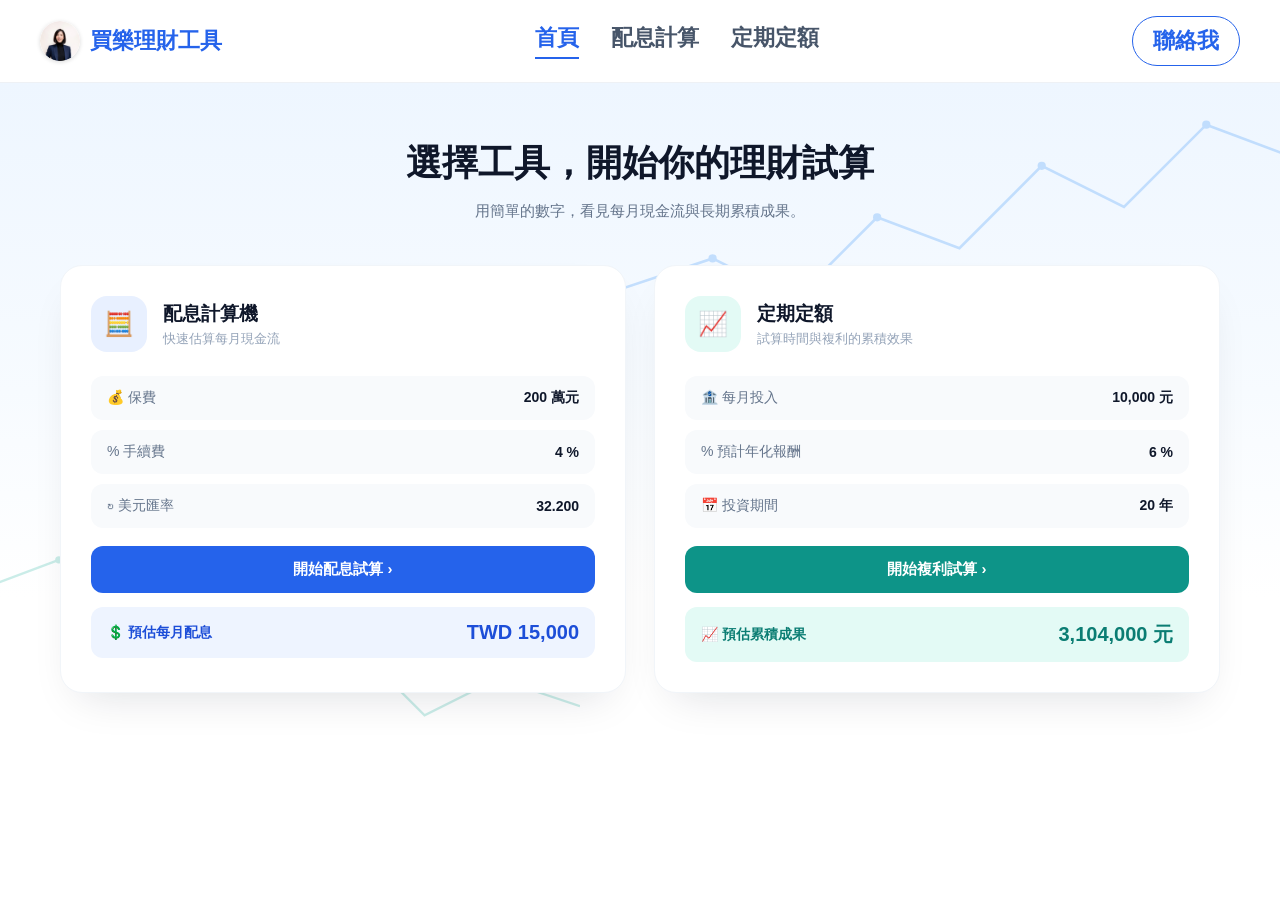
==== index.html @ 827b8720 "首頁：預估每月配息改為 TWD 15,000" ====
<!DOCTYPE html>
<html lang="zh-TW">
<head>
<meta charset="UTF-8">
<meta name="viewport" content="width=device-width, initial-scale=1.0">
<title>買樂理財工具</title>
<style>
  *, *::before, *::after { box-sizing: border-box; margin: 0; padding: 0; }
  body { font-family: -apple-system, BlinkMacSystemFont, "PingFang TC", "Microsoft JhengHei", "Segoe UI", sans-serif; color: #0f172a; background: #ffffff; }
  a { text-decoration: none; }

  /* Header */
  header { display: flex; align-items: center; justify-content: space-between; padding: 16px 40px; border-bottom: 1px solid #eef1f5; position: sticky; top: 0; background: #fff; z-index: 10; }
  .brand { display: flex; align-items: center; gap: 10px; }
  .avatar { width: 40px; height: 40px; border-radius: 50%; object-fit: cover; flex-shrink: 0; box-shadow: 0 1px 4px rgba(0,0,0,0.15); }
  .brand-name { font-size: 22px; font-weight: 700; color: #2563eb; white-space: nowrap; }
  nav { display: flex; gap: 32px; }
  nav a { font-size: 22px; color: #475569; font-weight: 600; padding-bottom: 4px; border-bottom: 2px solid transparent; }
  nav a.active { color: #2563eb; border-bottom-color: #2563eb; }
  nav a:hover:not(.active) { color: #0f172a; }
  .contact-btn { border: 1.5px solid #2563eb; color: #2563eb; font-size: 22px; font-weight: 600; padding: 9px 20px; border-radius: 999px; white-space: nowrap; }
  .contact-btn:hover { background: #eef4ff; }
  @media (max-width: 860px) { nav { display: none; } }

  /* Page background decoration */
  .page-wrap { position: relative; overflow: hidden; background: linear-gradient(180deg, #eef6ff 0%, #f7fbff 45%, #ffffff 75%); }
  .page-wrap svg.deco-top { position: absolute; top: -20px; right: -60px; width: 720px; max-width: 65%; opacity: 0.5; pointer-events: none; }
  .page-wrap svg.deco-bottom { position: absolute; bottom: -10px; left: -60px; width: 640px; max-width: 60%; opacity: 0.4; pointer-events: none; transform: scaleX(-1); }

  .main { position: relative; max-width: 1240px; margin: 0 auto; padding: 56px 40px 20px; text-align: center; }
  .badge { display: inline-flex; align-items: center; gap: 6px; background: #e8f0ff; color: #2563eb; font-size: 13px; font-weight: 600; padding: 7px 16px; border-radius: 999px; margin-bottom: 22px; }
  .main h1 { font-size: 36px; font-weight: 800; color: #0f172a; margin-bottom: 14px; }
  .main p.desc { font-size: 15px; color: #64748b; margin-bottom: 44px; }

  /* Tool cards */
  .tools-grid { display: grid; grid-template-columns: 1fr 1fr; gap: 28px; text-align: left; margin-bottom: 56px; }
  .tool-card { background: #fff; border-radius: 22px; padding: 30px; box-shadow: 0 20px 45px -20px rgba(15,23,42,0.15); border: 1px solid #f1f5f9; }
  .tool-card-head { display: flex; align-items: center; gap: 16px; margin-bottom: 24px; }
  .tool-icon { width: 56px; height: 56px; border-radius: 16px; display: flex; align-items: center; justify-content: center; font-size: 24px; flex-shrink: 0; }
  .tool-icon.blue { background: #e8f0ff; color: #2563eb; }
  .tool-icon.teal { background: #e3faf5; color: #0d9488; }
  .tool-card-head h3 { font-size: 19px; font-weight: 800; color: #0f172a; margin-bottom: 3px; }
  .tool-card-head p { font-size: 13px; color: #94a3b8; }

  .field-row { display: flex; align-items: center; justify-content: space-between; background: #f8fafc; border-radius: 12px; padding: 13px 16px; margin-bottom: 10px; font-size: 14px; }
  .field-row .fk { display: flex; align-items: center; gap: 8px; color: #64748b; }
  .field-row .fv { font-weight: 700; color: #0f172a; }

  .card-btn { display: flex; align-items: center; justify-content: center; gap: 6px; width: 100%; padding: 14px; border-radius: 12px; font-size: 15px; font-weight: 700; color: #fff; margin: 18px 0 14px; }
  .card-btn.blue { background: #2563eb; }
  .card-btn.blue:hover { background: #1d4ed8; }
  .card-btn.teal { background: #0d9488; }
  .card-btn.teal:hover { background: #0b7d73; }

  .result-row { display: flex; align-items: center; justify-content: space-between; border-radius: 12px; padding: 14px 16px; font-size: 14px; font-weight: 600; }
  .result-row.blue { background: #eef4ff; color: #1d4ed8; }
  .result-row.teal { background: #e3faf5; color: #0b7d73; }
  .result-row .rv { font-size: 20px; font-weight: 800; }

  @media (max-width: 860px) {
    header { padding: 14px 20px; }
    .main { padding: 40px 20px 10px; }
    .main h1 { font-size: 26px; }
    .tools-grid { grid-template-columns: 1fr; }
  }

  footer { text-align: center; padding: 26px 20px; color: #94a3b8; font-size: 13px; border-top: 1px solid #eef1f5; }
</style>
</head>
<body>

<header>
  <div class="brand">
    <img class="avatar" src="avatar.png" alt="頭像">
    <div class="brand-name">買樂理財工具</div>
  </div>
  <nav>
    <a href="index.html" class="active">首頁</a>
    <a href="calculator.html">配息計算</a>
    <a href="dca.html">定期定額</a>
  </nav>
  <a class="contact-btn" href="https://line.me/ti/p/0JGzWZG52U" target="_blank" rel="noopener">聯絡我</a>
</header>

<div class="page-wrap">
  <svg class="deco-top" viewBox="0 0 700 300" xmlns="http://www.w3.org/2000/svg">
    <polyline points="0,220 90,190 170,230 250,150 330,180 410,100 490,140 570,60 650,90 700,40" fill="none" stroke="#93c5fd" stroke-width="2.5"/>
    <g fill="#93c5fd">
      <circle cx="90" cy="190" r="4"/><circle cx="250" cy="150" r="4"/><circle cx="410" cy="100" r="4"/><circle cx="570" cy="60" r="4"/><circle cx="700" cy="40" r="5"/>
    </g>
  </svg>
  <svg class="deco-bottom" viewBox="0 0 700 300" xmlns="http://www.w3.org/2000/svg">
    <polyline points="0,220 90,190 170,230 250,150 330,180 410,100 490,140 570,60 650,90 700,40" fill="none" stroke="#7dd3c8" stroke-width="2.5"/>
    <g fill="#7dd3c8">
      <circle cx="90" cy="190" r="4"/><circle cx="250" cy="150" r="4"/><circle cx="410" cy="100" r="4"/><circle cx="570" cy="60" r="4"/><circle cx="700" cy="40" r="5"/>
    </g>
  </svg>

  <div class="main">
    <h1>選擇工具，開始你的理財試算</h1>
    <p class="desc">用簡單的數字，看見每月現金流與長期累積成果。</p>

    <div class="tools-grid">
      <div class="tool-card">
        <div class="tool-card-head">
          <div class="tool-icon blue">🧮</div>
          <div>
            <h3>配息計算機</h3>
            <p>快速估算每月現金流</p>
          </div>
        </div>
        <div class="field-row"><div class="fk">💰 保費</div><div class="fv">200 萬元</div></div>
        <div class="field-row"><div class="fk">% 手續費</div><div class="fv">4 %</div></div>
        <div class="field-row"><div class="fk">↻ 美元匯率</div><div class="fv">32.200</div></div>
        <a class="card-btn blue" href="calculator.html">開始配息試算 ›</a>
        <div class="result-row blue"><span>💲 預估每月配息</span><span class="rv">TWD 15,000</span></div>
      </div>

      <div class="tool-card">
        <div class="tool-card-head">
          <div class="tool-icon teal">📈</div>
          <div>
            <h3>定期定額</h3>
            <p>試算時間與複利的累積效果</p>
          </div>
        </div>
        <div class="field-row"><div class="fk">🏦 每月投入</div><div class="fv">10,000 元</div></div>
        <div class="field-row"><div class="fk">% 預計年化報酬</div><div class="fv">6 %</div></div>
        <div class="field-row"><div class="fk">📅 投資期間</div><div class="fv">20 年</div></div>
        <a class="card-btn teal" href="dca.html">開始複利試算 ›</a>
        <div class="result-row teal"><span>📈 預估累積成果</span><span class="rv">3,104,000 元</span></div>
      </div>
    </div>
  </div>
</div>

</body>
</html>
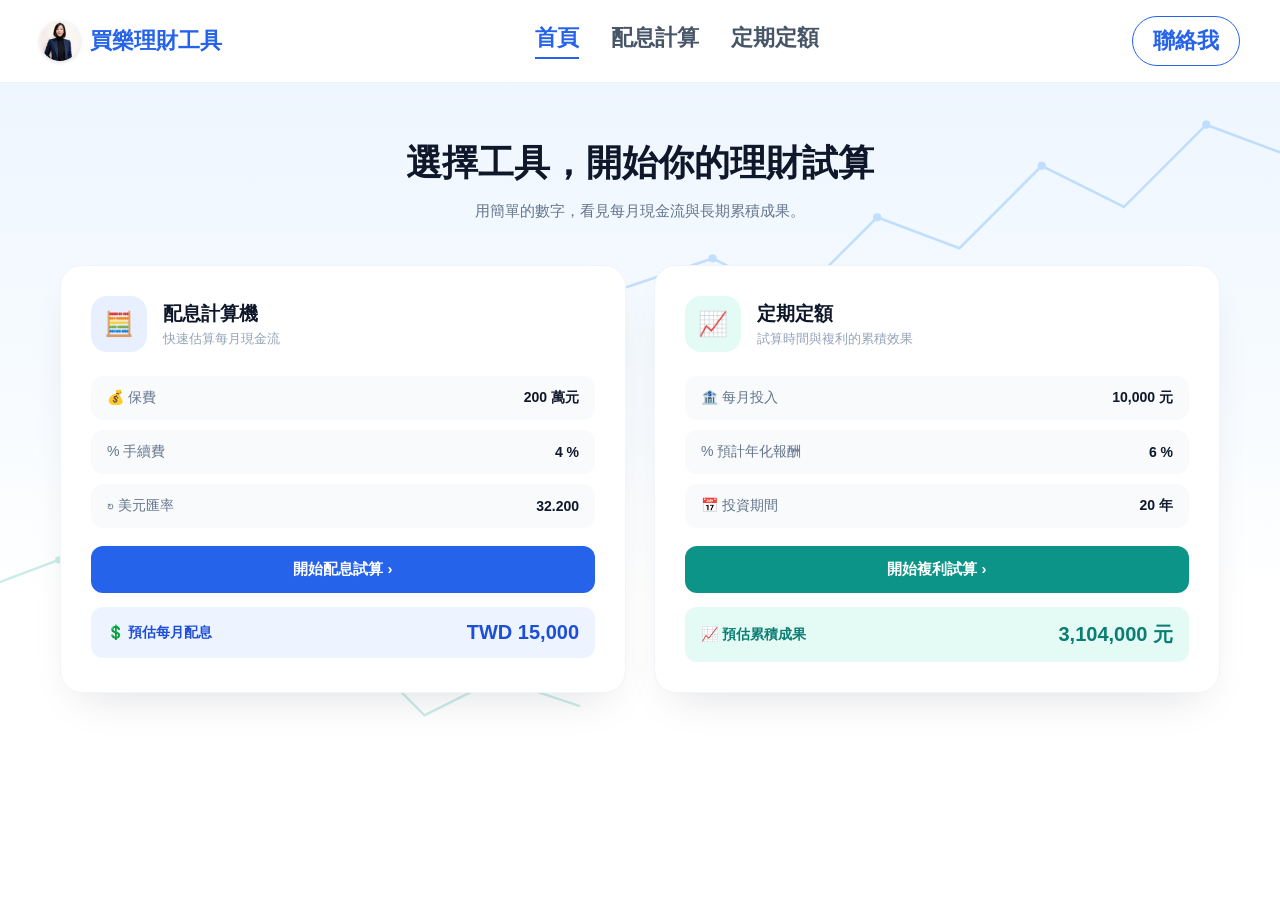
==== commit 25c61afb: "首頁配息計算機卡片改用即時美元匯率" ====
--- a/index.html
+++ b/index.html
@@ -111,7 +111,7 @@
         </div>
         <div class="field-row"><div class="fk">💰 保費</div><div class="fv">200 萬元</div></div>
         <div class="field-row"><div class="fk">% 手續費</div><div class="fv">4 %</div></div>
-        <div class="field-row"><div class="fk">↻ 美元匯率</div><div class="fv">32.200</div></div>
+        <div class="field-row"><div class="fk">↻ 美元匯率</div><div class="fv" id="home-usd-rate">32.200</div></div>
         <a class="card-btn blue" href="calculator.html">開始配息試算 ›</a>
         <div class="result-row blue"><span>💲 預估每月配息</span><span class="rv">TWD 15,000</span></div>
       </div>
@@ -134,5 +134,24 @@
   </div>
 </div>
 
+<script>
+// 首頁配息計算機預覽卡片：抓取即時美元匯率取代靜態範例值，
+// 邏輯與 calculator.html 的 fetchLiveRate() 相同，失敗時保留原本的靜態範例值。
+(async function () {
+  const el = document.getElementById('home-usd-rate');
+  if (!el) return;
+  try {
+    const res = await fetch('https://open.er-api.com/v6/latest/USD');
+    const data = await res.json();
+    const twd = data.rates && data.rates.TWD;
+    if (twd) {
+      el.textContent = twd.toFixed(3);
+    }
+  } catch (e) {
+    // 抓取失敗時維持頁面原本顯示的範例匯率，不影響版面
+  }
+})();
+</script>
+
 </body>
 </html>
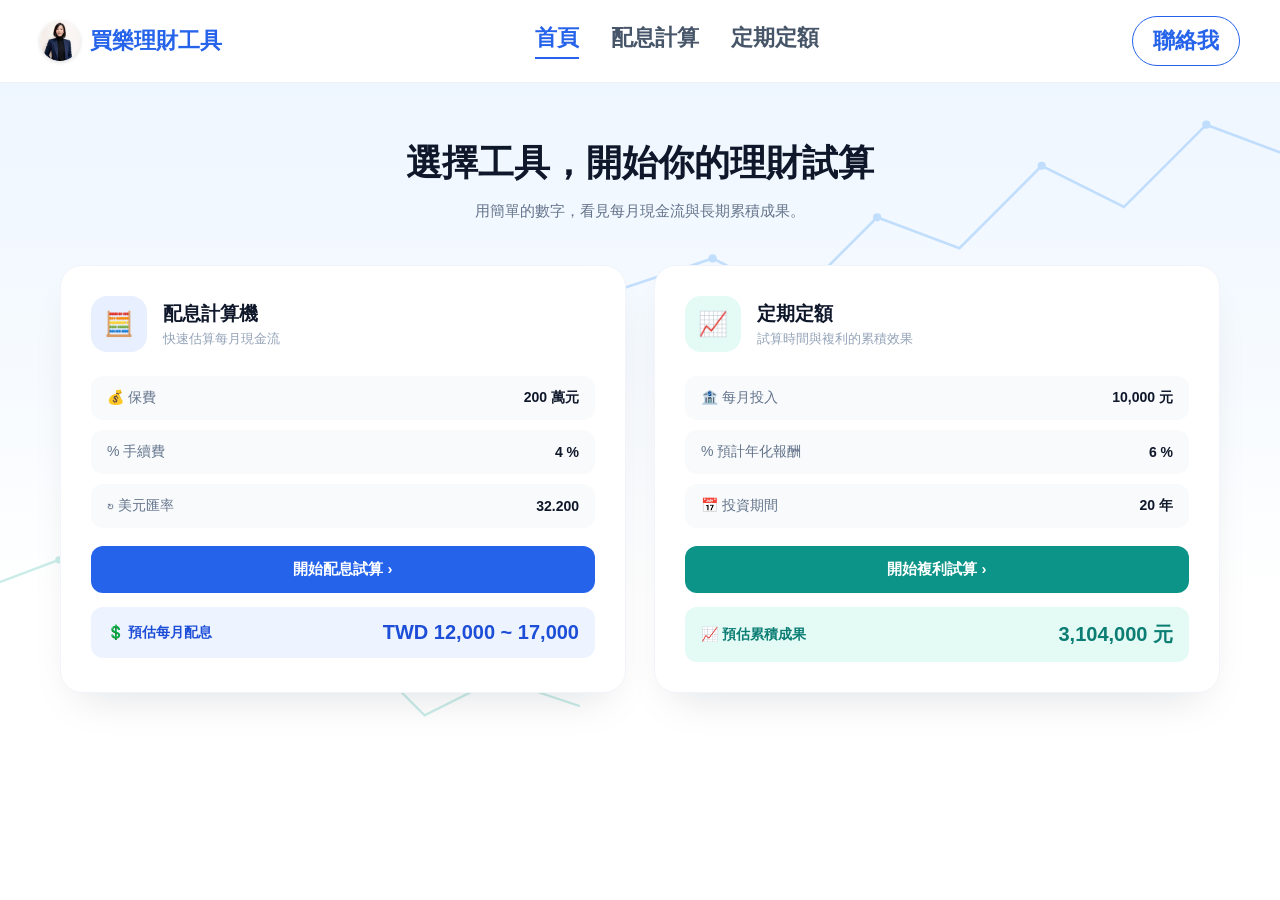
==== commit 0990829b: "首頁預估每月配息改為區間顯示" ====
--- a/index.html
+++ b/index.html
@@ -113,7 +113,7 @@
         <div class="field-row"><div class="fk">% 手續費</div><div class="fv">4 %</div></div>
         <div class="field-row"><div class="fk">↻ 美元匯率</div><div class="fv" id="home-usd-rate">32.200</div></div>
         <a class="card-btn blue" href="calculator.html">開始配息試算 ›</a>
-        <div class="result-row blue"><span>💲 預估每月配息</span><span class="rv">TWD 15,000</span></div>
+        <div class="result-row blue"><span>💲 預估每月配息</span><span class="rv">TWD 12,000 ~ 17,000</span></div>
       </div>
 
       <div class="tool-card">
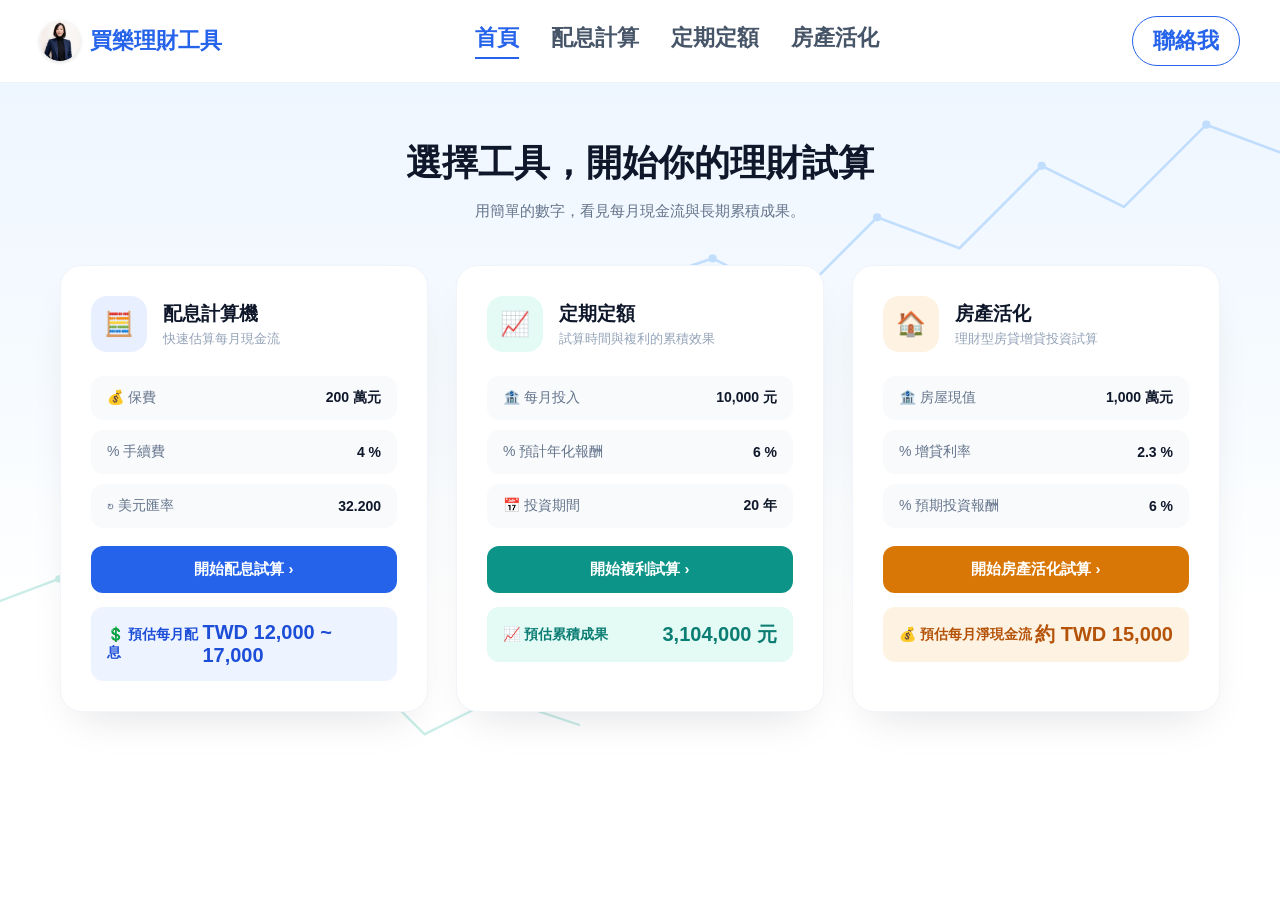
==== commit 690d91e9: "新增房產活化試算機（理財型房貸增貸投資），首頁與各頁面加入第三個導覽入口" ====
--- a/index.html
+++ b/index.html
@@ -33,12 +33,13 @@
   .main p.desc { font-size: 15px; color: #64748b; margin-bottom: 44px; }
 
   /* Tool cards */
-  .tools-grid { display: grid; grid-template-columns: 1fr 1fr; gap: 28px; text-align: left; margin-bottom: 56px; }
+  .tools-grid { display: grid; grid-template-columns: 1fr 1fr 1fr; gap: 28px; text-align: left; margin-bottom: 56px; }
   .tool-card { background: #fff; border-radius: 22px; padding: 30px; box-shadow: 0 20px 45px -20px rgba(15,23,42,0.15); border: 1px solid #f1f5f9; }
   .tool-card-head { display: flex; align-items: center; gap: 16px; margin-bottom: 24px; }
   .tool-icon { width: 56px; height: 56px; border-radius: 16px; display: flex; align-items: center; justify-content: center; font-size: 24px; flex-shrink: 0; }
   .tool-icon.blue { background: #e8f0ff; color: #2563eb; }
   .tool-icon.teal { background: #e3faf5; color: #0d9488; }
+  .tool-icon.amber { background: #fef3e2; color: #d97706; }
   .tool-card-head h3 { font-size: 19px; font-weight: 800; color: #0f172a; margin-bottom: 3px; }
   .tool-card-head p { font-size: 13px; color: #94a3b8; }
 
@@ -51,12 +52,18 @@
   .card-btn.blue:hover { background: #1d4ed8; }
   .card-btn.teal { background: #0d9488; }
   .card-btn.teal:hover { background: #0b7d73; }
+  .card-btn.amber { background: #d97706; }
+  .card-btn.amber:hover { background: #b45309; }
 
   .result-row { display: flex; align-items: center; justify-content: space-between; border-radius: 12px; padding: 14px 16px; font-size: 14px; font-weight: 600; }
   .result-row.blue { background: #eef4ff; color: #1d4ed8; }
   .result-row.teal { background: #e3faf5; color: #0b7d73; }
+  .result-row.amber { background: #fef3e2; color: #b45309; }
   .result-row .rv { font-size: 20px; font-weight: 800; }
 
+  @media (max-width: 1100px) {
+    .tools-grid { grid-template-columns: 1fr 1fr; }
+  }
   @media (max-width: 860px) {
     header { padding: 14px 20px; }
     .main { padding: 40px 20px 10px; }
@@ -78,6 +85,7 @@
     <a href="index.html" class="active">首頁</a>
     <a href="calculator.html">配息計算</a>
     <a href="dca.html">定期定額</a>
+    <a href="leverage.html">房產活化</a>
   </nav>
   <a class="contact-btn" href="https://line.me/ti/p/0JGzWZG52U" target="_blank" rel="noopener">聯絡我</a>
 </header>
@@ -130,6 +138,21 @@
         <a class="card-btn teal" href="dca.html">開始複利試算 ›</a>
         <div class="result-row teal"><span>📈 預估累積成果</span><span class="rv">3,104,000 元</span></div>
       </div>
+
+      <div class="tool-card">
+        <div class="tool-card-head">
+          <div class="tool-icon amber">🏠</div>
+          <div>
+            <h3>房產活化</h3>
+            <p>理財型房貸增貸投資試算</p>
+          </div>
+        </div>
+        <div class="field-row"><div class="fk">🏦 房屋現值</div><div class="fv">1,000 萬元</div></div>
+        <div class="field-row"><div class="fk">% 增貸利率</div><div class="fv">2.3 %</div></div>
+        <div class="field-row"><div class="fk">% 預期投資報酬</div><div class="fv">6 %</div></div>
+        <a class="card-btn amber" href="leverage.html">開始房產活化試算 ›</a>
+        <div class="result-row amber"><span>💰 預估每月淨現金流</span><span class="rv">約 TWD 15,000</span></div>
+      </div>
     </div>
   </div>
 </div>
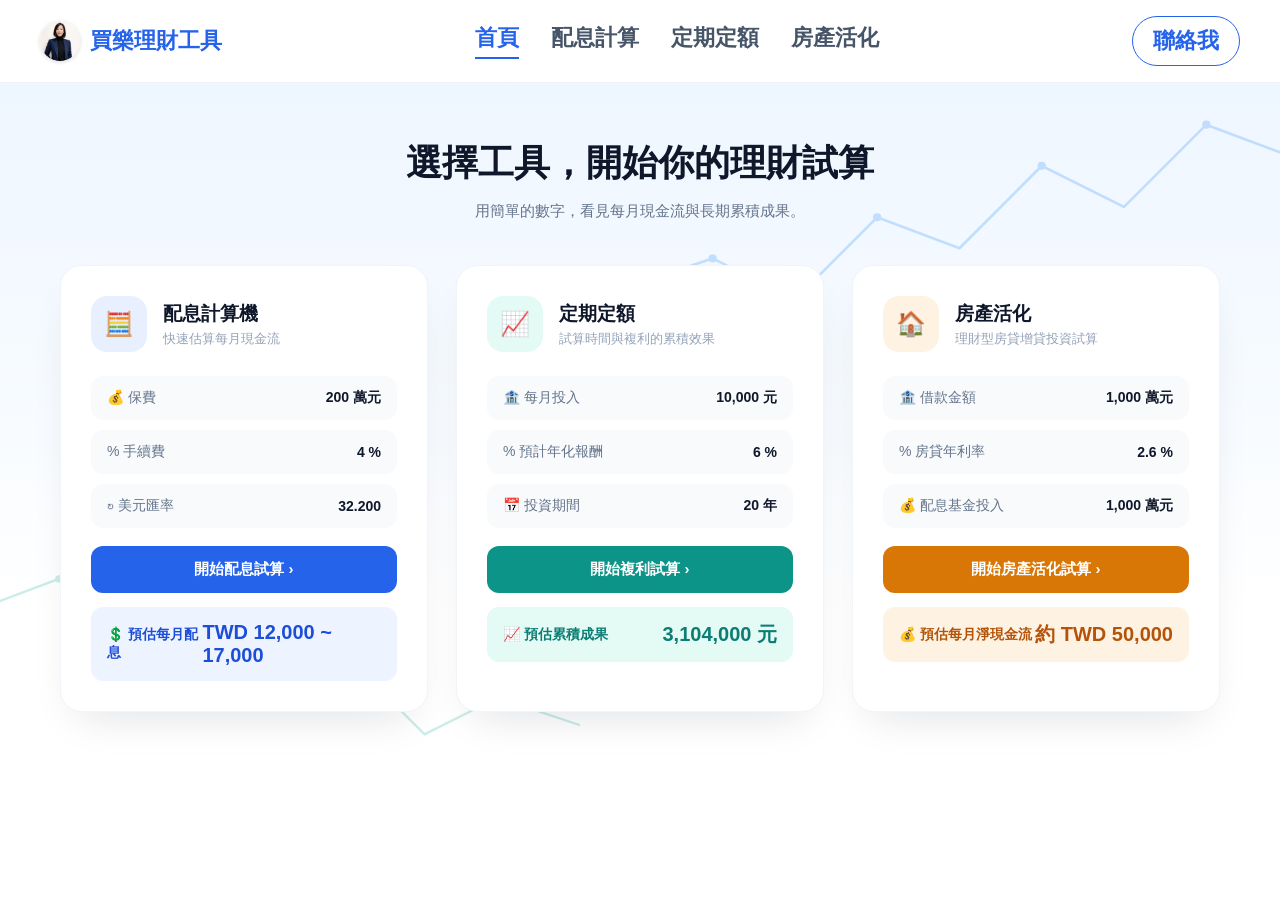
==== commit 4b7c9905: "房產活化試算機改版：房貸試算/配息基金/資產負債總覽三分頁，取代原本的利差試算" ====
--- a/index.html
+++ b/index.html
@@ -147,11 +147,11 @@
             <p>理財型房貸增貸投資試算</p>
           </div>
         </div>
-        <div class="field-row"><div class="fk">🏦 房屋現值</div><div class="fv">1,000 萬元</div></div>
-        <div class="field-row"><div class="fk">% 增貸利率</div><div class="fv">2.3 %</div></div>
-        <div class="field-row"><div class="fk">% 預期投資報酬</div><div class="fv">6 %</div></div>
+        <div class="field-row"><div class="fk">🏦 借款金額</div><div class="fv">1,000 萬元</div></div>
+        <div class="field-row"><div class="fk">% 房貸年利率</div><div class="fv">2.6 %</div></div>
+        <div class="field-row"><div class="fk">💰 配息基金投入</div><div class="fv">1,000 萬元</div></div>
         <a class="card-btn amber" href="leverage.html">開始房產活化試算 ›</a>
-        <div class="result-row amber"><span>💰 預估每月淨現金流</span><span class="rv">約 TWD 15,000</span></div>
+        <div class="result-row amber"><span>💰 預估每月淨現金流</span><span class="rv">約 TWD 50,000</span></div>
       </div>
     </div>
   </div>
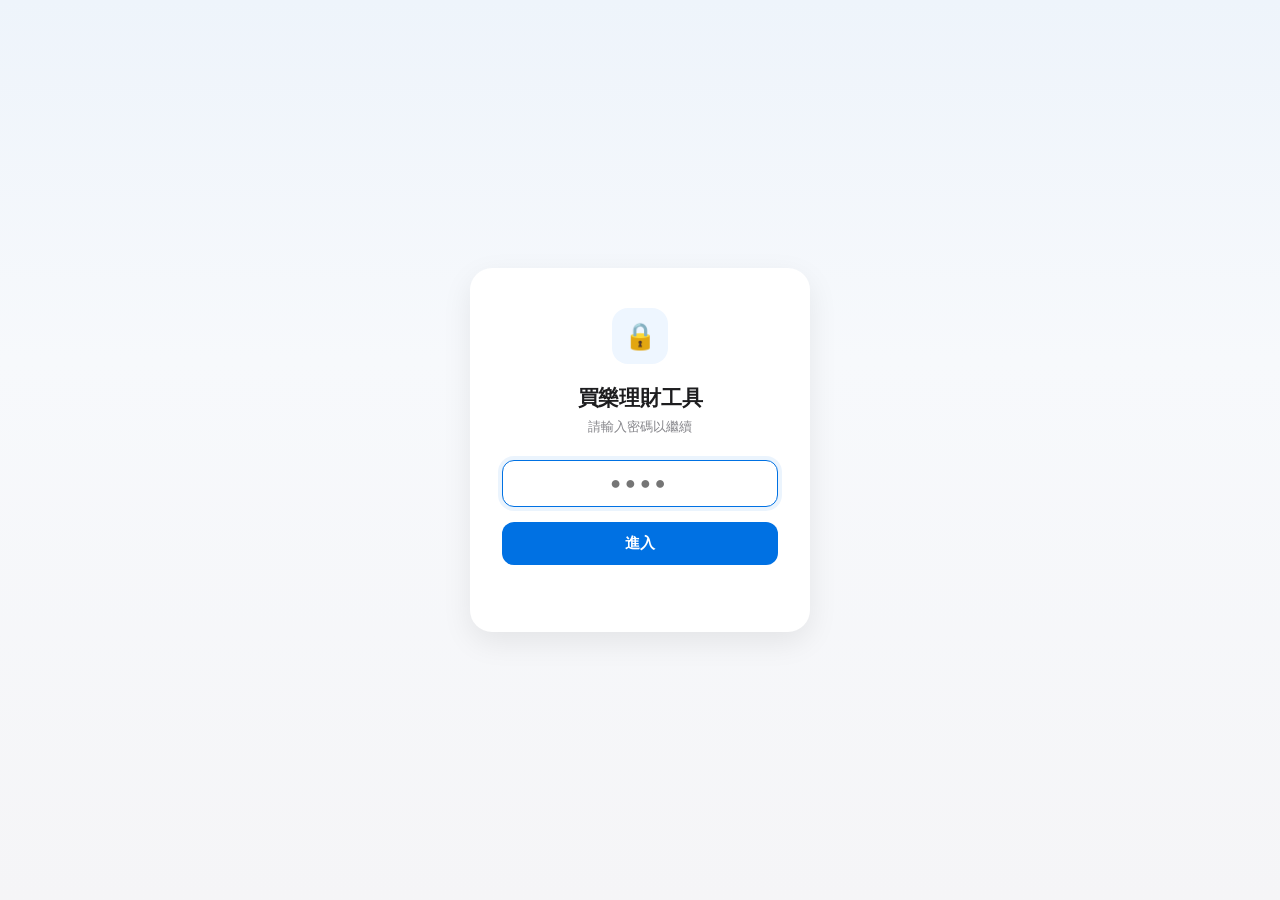
==== commit d9387e4b: "合併理財工具與建議書系統為單一密碼保護網站 - 新增共用密碼鎖 auth.js / auth.css（密碼沿用 0000，純前端防君子防誤觸，非真正安全機制） - 新首頁 index.html 改為登" ====
--- a/index.html
+++ b/index.html
@@ -4,90 +4,63 @@
 <meta charset="UTF-8">
 <meta name="viewport" content="width=device-width, initial-scale=1.0">
 <title>買樂理財工具</title>
+<link rel="stylesheet" href="auth.css">
 <style>
   *, *::before, *::after { box-sizing: border-box; margin: 0; padding: 0; }
   body { font-family: -apple-system, BlinkMacSystemFont, "PingFang TC", "Microsoft JhengHei", "Segoe UI", sans-serif; color: #0f172a; background: #ffffff; }
   a { text-decoration: none; }
 
-  /* Header */
-  header { display: flex; align-items: center; justify-content: space-between; padding: 16px 40px; border-bottom: 1px solid #eef1f5; position: sticky; top: 0; background: #fff; z-index: 10; }
+  header { display: flex; align-items: center; justify-content: center; padding: 20px 40px; border-bottom: 1px solid #eef1f5; }
   .brand { display: flex; align-items: center; gap: 10px; }
   .avatar { width: 40px; height: 40px; border-radius: 50%; object-fit: cover; flex-shrink: 0; box-shadow: 0 1px 4px rgba(0,0,0,0.15); }
   .brand-name { font-size: 22px; font-weight: 700; color: #2563eb; white-space: nowrap; }
-  nav { display: flex; gap: 32px; }
-  nav a { font-size: 22px; color: #475569; font-weight: 600; padding-bottom: 4px; border-bottom: 2px solid transparent; }
-  nav a.active { color: #2563eb; border-bottom-color: #2563eb; }
-  nav a:hover:not(.active) { color: #0f172a; }
-  .contact-btn { border: 1.5px solid #2563eb; color: #2563eb; font-size: 22px; font-weight: 600; padding: 9px 20px; border-radius: 999px; white-space: nowrap; }
-  .contact-btn:hover { background: #eef4ff; }
-  @media (max-width: 860px) { nav { display: none; } }
 
-  /* Page background decoration */
-  .page-wrap { position: relative; overflow: hidden; background: linear-gradient(180deg, #eef6ff 0%, #f7fbff 45%, #ffffff 75%); }
+  .page-wrap { position: relative; overflow: hidden; background: linear-gradient(180deg, #eef6ff 0%, #f7fbff 45%, #ffffff 75%); min-height: calc(100vh - 81px); }
   .page-wrap svg.deco-top { position: absolute; top: -20px; right: -60px; width: 720px; max-width: 65%; opacity: 0.5; pointer-events: none; }
   .page-wrap svg.deco-bottom { position: absolute; bottom: -10px; left: -60px; width: 640px; max-width: 60%; opacity: 0.4; pointer-events: none; transform: scaleX(-1); }
 
-  .main { position: relative; max-width: 1240px; margin: 0 auto; padding: 56px 40px 20px; text-align: center; }
-  .badge { display: inline-flex; align-items: center; gap: 6px; background: #e8f0ff; color: #2563eb; font-size: 13px; font-weight: 600; padding: 7px 16px; border-radius: 999px; margin-bottom: 22px; }
-  .main h1 { font-size: 36px; font-weight: 800; color: #0f172a; margin-bottom: 14px; }
-  .main p.desc { font-size: 15px; color: #64748b; margin-bottom: 44px; }
+  .main { position: relative; max-width: 900px; margin: 0 auto; padding: 72px 40px 40px; text-align: center; }
+  .main h1 { font-size: 32px; font-weight: 800; color: #0f172a; margin-bottom: 14px; }
+  .main p.desc { font-size: 15px; color: #64748b; margin-bottom: 48px; }
 
-  /* Tool cards */
-  .tools-grid { display: grid; grid-template-columns: 1fr 1fr 1fr; gap: 28px; text-align: left; margin-bottom: 56px; }
-  .tool-card { background: #fff; border-radius: 22px; padding: 30px; box-shadow: 0 20px 45px -20px rgba(15,23,42,0.15); border: 1px solid #f1f5f9; }
-  .tool-card-head { display: flex; align-items: center; gap: 16px; margin-bottom: 24px; }
-  .tool-icon { width: 56px; height: 56px; border-radius: 16px; display: flex; align-items: center; justify-content: center; font-size: 24px; flex-shrink: 0; }
-  .tool-icon.blue { background: #e8f0ff; color: #2563eb; }
-  .tool-icon.teal { background: #e3faf5; color: #0d9488; }
-  .tool-icon.amber { background: #fef3e2; color: #d97706; }
-  .tool-card-head h3 { font-size: 19px; font-weight: 800; color: #0f172a; margin-bottom: 3px; }
-  .tool-card-head p { font-size: 13px; color: #94a3b8; }
+  .hub-grid { display: grid; grid-template-columns: 1fr 1fr; gap: 28px; text-align: left; }
+  .hub-card {
+    background: #fff; border-radius: 22px; padding: 36px 30px; box-shadow: 0 20px 45px -20px rgba(15,23,42,0.15);
+    border: 1px solid #f1f5f9; display: flex; flex-direction: column; align-items: flex-start;
+    transition: transform .15s, box-shadow .15s;
+  }
+  .hub-card:hover { transform: translateY(-2px); box-shadow: 0 24px 50px -18px rgba(15,23,42,0.2); }
+  .hub-icon { width: 60px; height: 60px; border-radius: 18px; display: flex; align-items: center; justify-content: center; font-size: 28px; flex-shrink: 0; margin-bottom: 20px; }
+  .hub-icon.blue { background: #e8f0ff; color: #2563eb; }
+  .hub-icon.violet { background: #f3e8ff; color: #7c3aed; }
+  .hub-card h3 { font-size: 20px; font-weight: 800; color: #0f172a; margin-bottom: 6px; }
+  .hub-card p { font-size: 13.5px; color: #94a3b8; margin-bottom: 20px; line-height: 1.5; }
+  .hub-btn {
+    display: flex; align-items: center; justify-content: center; gap: 6px; width: 100%; padding: 13px;
+    border-radius: 12px; font-size: 15px; font-weight: 700; color: #fff; margin-top: auto;
+  }
+  .hub-btn.blue { background: #2563eb; }
+  .hub-btn.blue:hover { background: #1d4ed8; }
+  .hub-btn.violet { background: #7c3aed; }
+  .hub-btn.violet:hover { background: #6d28d9; }
 
-  .field-row { display: flex; align-items: center; justify-content: space-between; background: #f8fafc; border-radius: 12px; padding: 13px 16px; margin-bottom: 10px; font-size: 14px; }
-  .field-row .fk { display: flex; align-items: center; gap: 8px; color: #64748b; }
-  .field-row .fv { font-weight: 700; color: #0f172a; }
-
-  .card-btn { display: flex; align-items: center; justify-content: center; gap: 6px; width: 100%; padding: 14px; border-radius: 12px; font-size: 15px; font-weight: 700; color: #fff; margin: 18px 0 14px; }
-  .card-btn.blue { background: #2563eb; }
-  .card-btn.blue:hover { background: #1d4ed8; }
-  .card-btn.teal { background: #0d9488; }
-  .card-btn.teal:hover { background: #0b7d73; }
-  .card-btn.amber { background: #d97706; }
-  .card-btn.amber:hover { background: #b45309; }
-
-  .result-row { display: flex; align-items: center; justify-content: space-between; border-radius: 12px; padding: 14px 16px; font-size: 14px; font-weight: 600; }
-  .result-row.blue { background: #eef4ff; color: #1d4ed8; }
-  .result-row.teal { background: #e3faf5; color: #0b7d73; }
-  .result-row.amber { background: #fef3e2; color: #b45309; }
-  .result-row .rv { font-size: 20px; font-weight: 800; }
-
-  @media (max-width: 1100px) {
-    .tools-grid { grid-template-columns: 1fr 1fr; }
+  @media (max-width: 640px) {
+    header { padding: 16px 20px; }
+    .main { padding: 48px 20px 20px; }
+    .main h1 { font-size: 24px; }
+    .hub-grid { grid-template-columns: 1fr; }
   }
-  @media (max-width: 860px) {
-    header { padding: 14px 20px; }
-    .main { padding: 40px 20px 10px; }
-    .main h1 { font-size: 26px; }
-    .tools-grid { grid-template-columns: 1fr; }
-  }
-
-  footer { text-align: center; padding: 26px 20px; color: #94a3b8; font-size: 13px; border-top: 1px solid #eef1f5; }
 </style>
 </head>
 <body>
+<script src="auth.js"></script>
+<div id="main-content" style="display:none;">
 
 <header>
   <div class="brand">
     <img class="avatar" src="avatar.png" alt="頭像">
     <div class="brand-name">買樂理財工具</div>
   </div>
-  <nav>
-    <a href="index.html" class="active">首頁</a>
-    <a href="calculator.html">配息計算</a>
-    <a href="dca.html">定期定額</a>
-    <a href="leverage.html">房產活化</a>
-  </nav>
-  <a class="contact-btn" href="https://line.me/ti/p/0JGzWZG52U" target="_blank" rel="noopener">聯絡我</a>
 </header>
 
 <div class="page-wrap">
@@ -105,76 +78,27 @@
   </svg>
 
   <div class="main">
-    <h1>選擇工具，開始你的理財試算</h1>
-    <p class="desc">用簡單的數字，看見每月現金流與長期累積成果。</p>
+    <h1>選擇要開啟的系統</h1>
+    <p class="desc">理財試算工具與建議書系統。</p>
 
-    <div class="tools-grid">
-      <div class="tool-card">
-        <div class="tool-card-head">
-          <div class="tool-icon blue">🧮</div>
-          <div>
-            <h3>配息計算機</h3>
-            <p>快速估算每月現金流</p>
-          </div>
-        </div>
-        <div class="field-row"><div class="fk">💰 保費</div><div class="fv">200 萬元</div></div>
-        <div class="field-row"><div class="fk">% 手續費</div><div class="fv">4 %</div></div>
-        <div class="field-row"><div class="fk">↻ 美元匯率</div><div class="fv" id="home-usd-rate">32.200</div></div>
-        <a class="card-btn blue" href="calculator.html">開始配息試算 ›</a>
-        <div class="result-row blue"><span>💲 預估每月配息</span><span class="rv">TWD 12,000 ~ 17,000</span></div>
-      </div>
+    <div class="hub-grid">
+      <a class="hub-card" href="tools.html">
+        <div class="hub-icon blue">🧮</div>
+        <h3>理財工具</h3>
+        <p>配息計算機、定期定額、房產活化等理財試算工具。</p>
+        <div class="hub-btn blue">開啟理財工具 ›</div>
+      </a>
 
-      <div class="tool-card">
-        <div class="tool-card-head">
-          <div class="tool-icon teal">📈</div>
-          <div>
-            <h3>定期定額</h3>
-            <p>試算時間與複利的累積效果</p>
-          </div>
-        </div>
-        <div class="field-row"><div class="fk">🏦 每月投入</div><div class="fv">10,000 元</div></div>
-        <div class="field-row"><div class="fk">% 預計年化報酬</div><div class="fv">6 %</div></div>
-        <div class="field-row"><div class="fk">📅 投資期間</div><div class="fv">20 年</div></div>
-        <a class="card-btn teal" href="dca.html">開始複利試算 ›</a>
-        <div class="result-row teal"><span>📈 預估累積成果</span><span class="rv">3,104,000 元</span></div>
-      </div>
-
-      <div class="tool-card">
-        <div class="tool-card-head">
-          <div class="tool-icon amber">🏠</div>
-          <div>
-            <h3>房產活化</h3>
-            <p>理財型房貸增貸投資試算</p>
-          </div>
-        </div>
-        <div class="field-row"><div class="fk">🏦 借款金額</div><div class="fv">1,000 萬元</div></div>
-        <div class="field-row"><div class="fk">% 房貸年利率</div><div class="fv">2.6 %</div></div>
-        <div class="field-row"><div class="fk">💰 配息基金投入</div><div class="fv">1,000 萬元</div></div>
-        <a class="card-btn amber" href="leverage.html">開始房產活化試算 ›</a>
-        <div class="result-row amber"><span>💰 預估每月淨現金流</span><span class="rv">約 TWD 50,000</span></div>
-      </div>
+      <a class="hub-card" href="proposal.html">
+        <div class="hub-icon violet">📋</div>
+        <h3>建議書系統</h3>
+        <p>各商品分類試算，產出符合官方範本的建議書。</p>
+        <div class="hub-btn violet">開啟建議書系統 ›</div>
+      </a>
     </div>
   </div>
 </div>
 
-<script>
-// 首頁配息計算機預覽卡片：抓取即時美元匯率取代靜態範例值，
-// 邏輯與 calculator.html 的 fetchLiveRate() 相同，失敗時保留原本的靜態範例值。
-(async function () {
-  const el = document.getElementById('home-usd-rate');
-  if (!el) return;
-  try {
-    const res = await fetch('https://open.er-api.com/v6/latest/USD');
-    const data = await res.json();
-    const twd = data.rates && data.rates.TWD;
-    if (twd) {
-      el.textContent = twd.toFixed(3);
-    }
-  } catch (e) {
-    // 抓取失敗時維持頁面原本顯示的範例匯率，不影響版面
-  }
-})();
-</script>
-
+</div>
 </body>
 </html>
--- a/auth.css
+++ b/auth.css
@@ -0,0 +1,33 @@
+/* 共用密碼鎖畫面樣式。要改密碼請改 auth.js 裡的 SITE_PASSWORD。 */
+#lock-screen {
+  position: fixed; inset: 0; z-index: 999;
+  display: flex; align-items: center; justify-content: center;
+  background: linear-gradient(180deg, #eef4fb 0%, #f7f9fc 40%, #f5f5f7 100%);
+  font-family: -apple-system, BlinkMacSystemFont, "Segoe UI", sans-serif;
+}
+#lock-screen .lock-card {
+  background: #fff; border-radius: 22px; padding: 2.5rem 2rem;
+  width: 90%; max-width: 340px; text-align: center;
+  box-shadow: 0 10px 30px rgba(0,0,0,0.08);
+}
+#lock-screen .lock-icon {
+  width: 56px; height: 56px; border-radius: 16px; margin: 0 auto 1.25rem;
+  background: #eef6ff; display: flex; align-items: center; justify-content: center;
+  font-size: 26px;
+}
+#lock-screen h1 { font-size: 1.3rem; font-weight: 700; margin-bottom: 0.4rem; letter-spacing: -0.01em; color: #1d1d1f; }
+#lock-screen p { font-size: 13px; color: #86868b; margin-bottom: 1.5rem; }
+#lock-screen #password-input {
+  width: 100%; font-size: 18px; font-weight: 600; text-align: center;
+  letter-spacing: 4px; padding: 12px 14px; border-radius: 12px;
+  border: 1.5px solid #e5e5ea; background: #f9f9fb; color: #1d1d1f;
+  margin-bottom: 0.9rem; font-family: inherit; box-sizing: border-box;
+}
+#lock-screen #password-input:focus { outline: none; border-color: #0071e3; background: #fff; box-shadow: 0 0 0 4px rgba(0,113,227,0.08); }
+#lock-screen #unlock-btn {
+  width: 100%; padding: 12px; border: none; border-radius: 12px;
+  background: #0071e3; color: #fff; font-size: 15px; font-weight: 600;
+  cursor: pointer; transition: background .15s;
+}
+#lock-screen #unlock-btn:hover { background: #0060c2; }
+#lock-screen #lock-error { color: #d0392b; font-size: 13px; margin-top: 0.7rem; min-height: 16px; }
